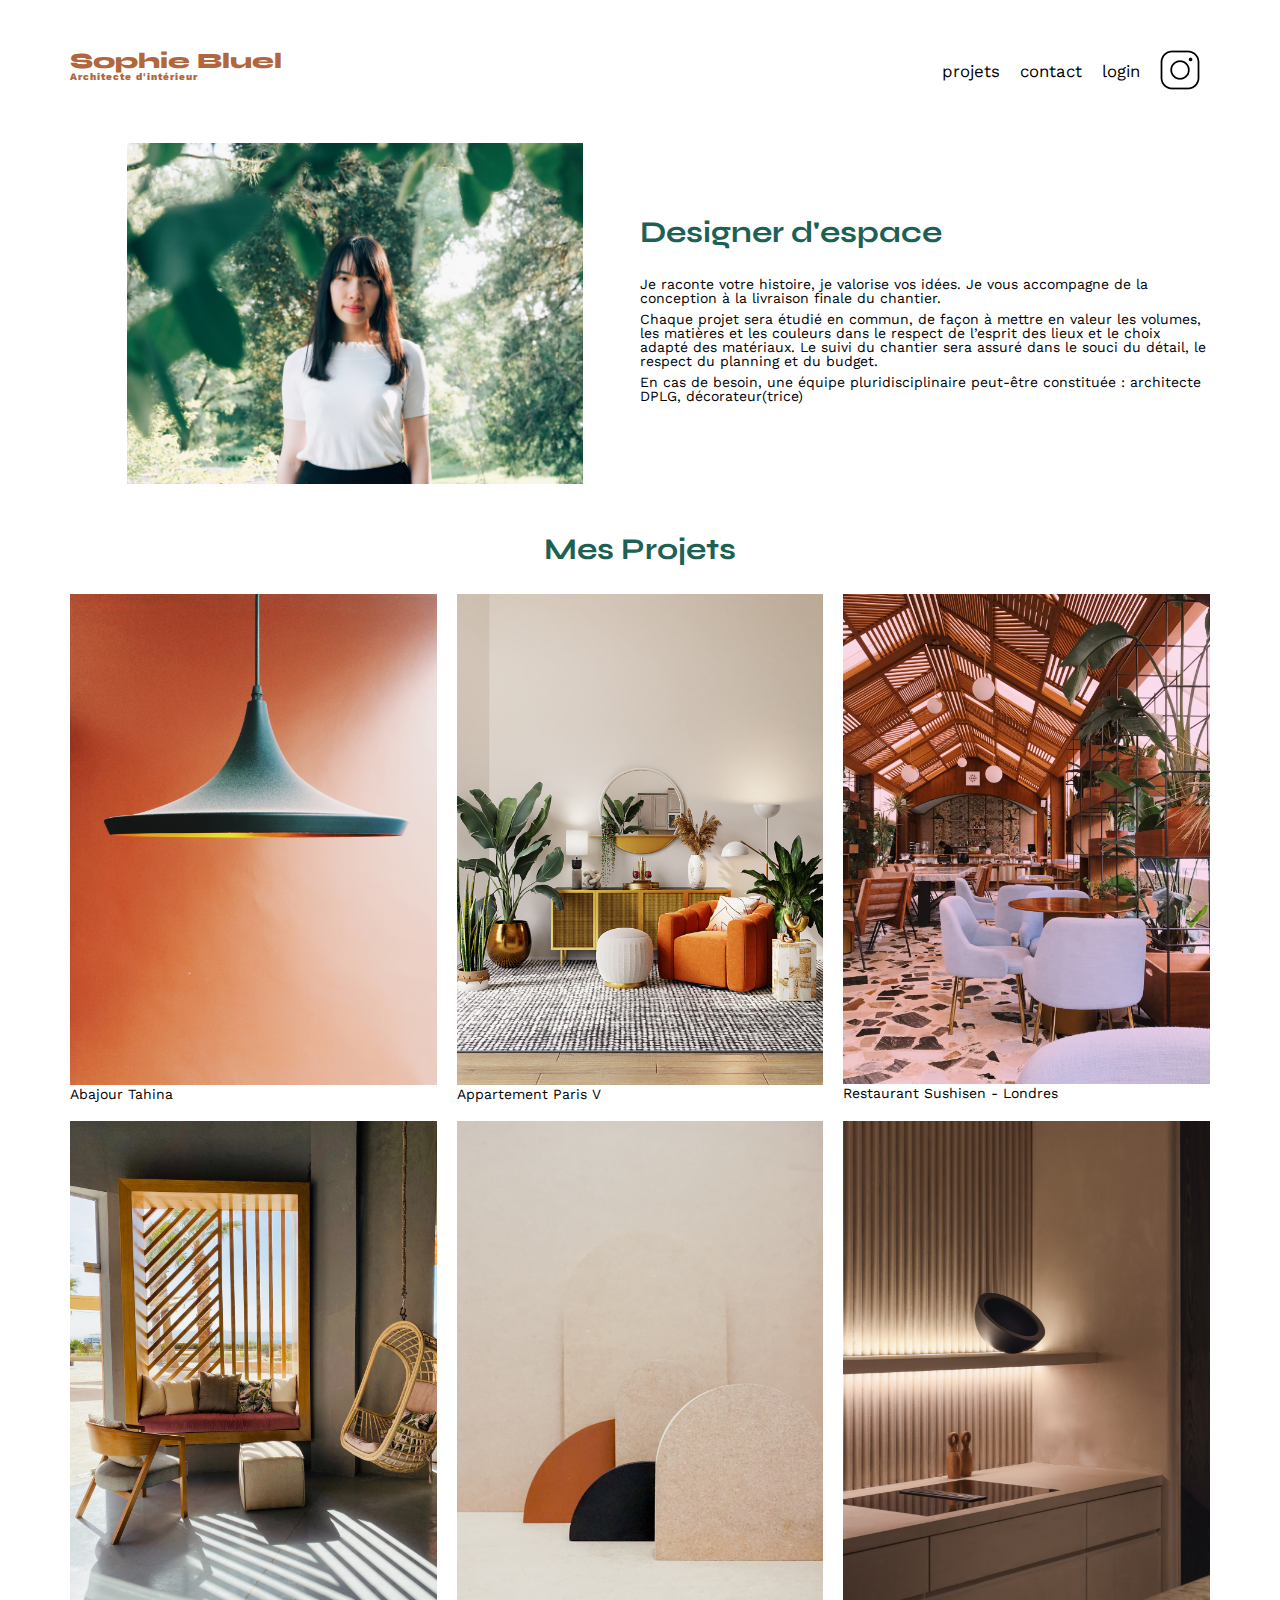
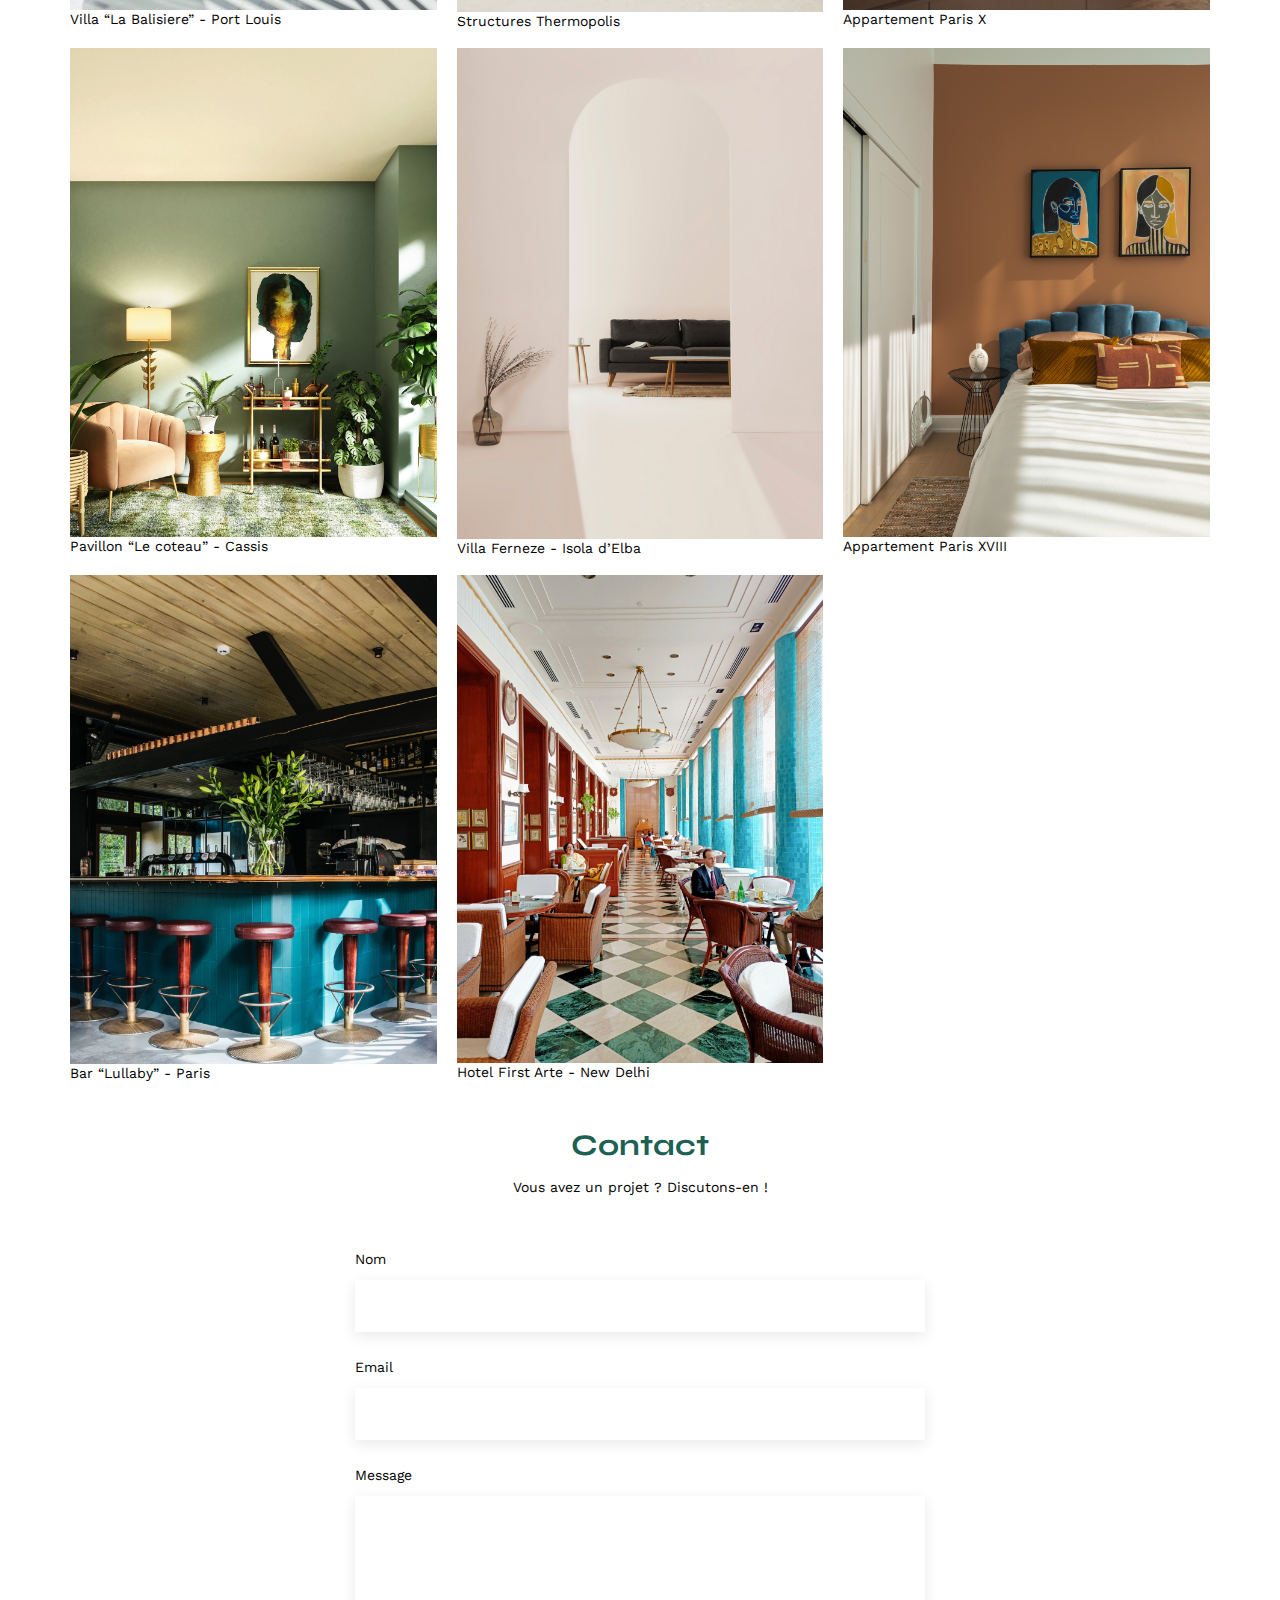
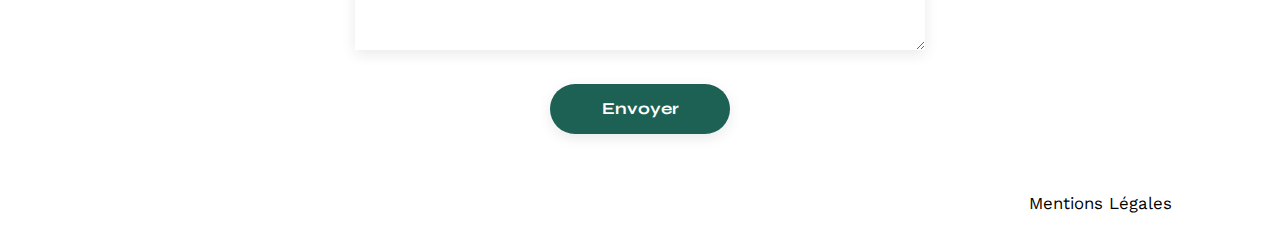
==== FrontEnd/index.html @ 96ee5254 "init(projetc): first commit, initilization project" ====
<!DOCTYPE html>
<html lang="fr">
<head>
	<meta charset="UTF-8">
	<title>Sophie Bluel - Architecte d'intérieur</title>
	<meta name="viewport" content="width=device-width, initial-scale=1.0">
	<link rel="preconnect" href="https://fonts.googleapis.com">
	<link rel="preconnect" href="https://fonts.gstatic.com" crossorigin>
	<link href="https://fonts.googleapis.com/css2?family=Syne:wght@700;800&family=Work+Sans&display=swap" rel="stylesheet">
	<meta name="description" content="">
	<link rel="stylesheet" href="./assets/style.css">
</head>
<body>
<header>
	<h1>Sophie Bluel <span>Architecte d'intérieur</span></h1>
	<nav>
		<ul>
			<li>projets</li>
			<li>contact</li>
			<li>login</li>
			<li><img src="./assets/icons/instagram.png" alt="Instagram"></li>
		</ul>
	</nav>
</header>
<main>
	<section id="introduction">
		<figure>
			<img src="./assets/images/sophie-bluel.png" alt="">
		</figure>
		<article>
			<h2>Designer d'espace</h2>
			<p>Je raconte votre histoire, je valorise vos idées. Je vous accompagne de la conception à la livraison finale du chantier.</p>
			<p>Chaque projet sera étudié en commun, de façon à mettre en valeur les volumes, les matières et les couleurs dans le respect de l’esprit des lieux et le choix adapté des matériaux. Le suivi du chantier sera assuré dans le souci du détail, le respect du planning et du budget.</p>
			<p>En cas de besoin, une équipe pluridisciplinaire peut-être constituée : architecte DPLG, décorateur(trice)</p>
		</article>
	</section>
	<section id="portfolio">
		<h2>Mes Projets</h2>
		<div class="gallery">
			<figure>
				<img src="assets/images/abajour-tahina.png" alt="Abajour Tahina">
				<figcaption>Abajour Tahina</figcaption>
			</figure>
			<figure>
				<img src="assets/images/appartement-paris-v.png" alt="Appartement Paris V">
				<figcaption>Appartement Paris V</figcaption>
			</figure>
			<figure>
				<img src="assets/images/restaurant-sushisen-londres.png" alt="Restaurant Sushisen - Londres">
				<figcaption>Restaurant Sushisen - Londres</figcaption>
			</figure>
			<figure>
				<img src="assets/images/la-balisiere.png" alt="Villa “La Balisiere” - Port Louis">
				<figcaption>Villa “La Balisiere” - Port Louis</figcaption>
			</figure>
			<figure>
				<img src="assets/images/structures-thermopolis.png" alt="Structures Thermopolis">
				<figcaption>Structures Thermopolis</figcaption>
			</figure>
			<figure>
				<img src="assets/images/appartement-paris-x.png" alt="Appartement Paris X">
				<figcaption>Appartement Paris X</figcaption>
			</figure>
			<figure>
				<img src="assets/images/le-coteau-cassis.png" alt="Pavillon “Le coteau” - Cassis">
				<figcaption>Pavillon “Le coteau” - Cassis</figcaption>
			</figure>
			<figure>
				<img src="assets/images/villa-ferneze.png" alt="Villa Ferneze - Isola d’Elba">
				<figcaption>Villa Ferneze - Isola d’Elba</figcaption>
			</figure>
			<figure>
				<img src="assets/images/appartement-paris-xviii.png" alt="Appartement Paris XVIII">
				<figcaption>Appartement Paris XVIII</figcaption>
			</figure>
			<figure>
				<img src="assets/images/bar-lullaby-paris.png" alt="Bar “Lullaby” - Paris">
				<figcaption>Bar “Lullaby” - Paris</figcaption>
			</figure>
			<figure>
				<img src="assets/images/hotel-first-arte-new-delhi.png" alt="Hotel First Arte - New Delhi">
				<figcaption>Hotel First Arte - New Delhi</figcaption>
			</figure>
		</div>
	</section>
	<section id="contact">
		<h2>Contact</h2>
		<p>Vous avez un projet ? Discutons-en !</p>
		<form action="#" method="post">
			<label for="name">Nom</label>
			<input type="text" name="name" id="name">
			<label for="email">Email</label>
			<input type="email" name="email" id="email">
			<label for="message">Message</label>
			<textarea name="message" id="message" cols="30" rows="10"></textarea>
			<input type="submit" value="Envoyer">
		</form>
	</section>
</main>

<footer>
	<nav>
		<ul>
			<li>Mentions Légales</li>
		</ul>
	</nav>
</footer>
</body>
</html>
---- FrontEnd/assets/style.css ----
/* http://meyerweb.com/eric/tools/css/reset/
   v2.0 | 20110126
   License: none (public domain)
*/

html, body, div, span, applet, object, iframe,
h1, h2, h3, h4, h5, h6, p, blockquote, pre,
a, abbr, acronym, address, big, cite, code,
del, dfn, em, img, ins, kbd, q, s, samp,
small, strike, strong, sub, sup, tt, var,
b, u, i, center,
dl, dt, dd, ol, ul, li,
fieldset, form, label, legend,
table, caption, tbody, tfoot, thead, tr, th, td,
article, aside, canvas, details, embed,
figure, figcaption, footer, header, hgroup,
menu, nav, output, ruby, section, summary,
time, mark, audio, video {
	margin: 0;
	padding: 0;
	border: 0;
	font-size: 100%;
	font: inherit;
	vertical-align: baseline;
}
/* HTML5 display-role reset for older browsers */
article, aside, details, figcaption, figure,
footer, header, hgroup, menu, nav, section {
	display: block;
}
body {
	line-height: 1;
}
ol, ul {
	list-style: none;
}
blockquote, q {
	quotes: none;
}
blockquote:before, blockquote:after,
q:before, q:after {
	content: '';
	content: none;
}
table {
	border-collapse: collapse;
	border-spacing: 0;
}
/** end reset css**/
body {
	max-width: 1140px;
	margin:auto;
	font-family: 'Work Sans' ;
	font-size: 14px;
}
header {
	display: flex;
	justify-content: space-between;
	margin: 50px 0
}
section {
	margin: 50px 0
}

h1{
	display: flex;
	flex-direction: column;
	font-family: 'Syne';
	font-size: 22px;
	font-weight: 800;
	color: #B1663C
}

h1 > span {
	font-family: 'Work Sans';
	font-size:10px;
	letter-spacing: 0.1em;
;
}

h2{
	font-family: 'Syne';
	font-weight: 700;
	font-size: 30px;
	color: #1D6154
}
nav ul {
	display: flex;
	align-items: center;
	list-style-type: none;

}
nav li {
	padding: 0 10px;
	font-size: 1.2em;
}

li:hover {
	color: #B1663C;
}
#introduction {
	display: flex;
	align-items: center;
}
#introduction figure {
	flex: 1
}
#introduction img {
	display: block;
	margin: auto;
	width: 80%;
}

#introduction article {
	flex: 1
}
#introduction h2 {
	margin-bottom: 1em;
}

#introduction p {
	margin-bottom: 0.5em;
}
#portfolio h2 {
	text-align: center;
	margin-bottom: 1em;
}
.gallery {
	width: 100%;
	display: grid;
	grid-template-columns: 1fr 1fr 1fr;
	grid-column-gap: 20px;
	grid-row-gap: 20px;
}

.gallery img {
	width: 100%;

}
#contact {
	width: 50%;
margin: auto;
}
#contact > * {
	text-align: center;

}
#contact h2{
	margin-bottom: 20px;
}
#contact form {
	text-align: left;
	margin-top:30px;
	display: flex;
	flex-direction: column;
}

#contact input {
	height: 50px;
	font-size: 1.2em;
	border: none;
	box-shadow: 0px 4px 14px rgba(0, 0, 0, 0.09);
}
#contact label {
	margin: 2em 0 1em 0;
}
#contact textarea {
	border: none;
	box-shadow: 0px 4px 14px rgba(0, 0, 0, 0.09);
}

input[type="submit"]{
	font-family: 'Syne';
	font-weight: 700;
	color: white;
	background-color: #1D6154;
	margin : 2em auto ;
	width: 180px;
	text-align: center;
	border-radius: 60px ;
}

footer nav ul {
	display: flex;
	justify-content: flex-end;
	margin: 2em
}
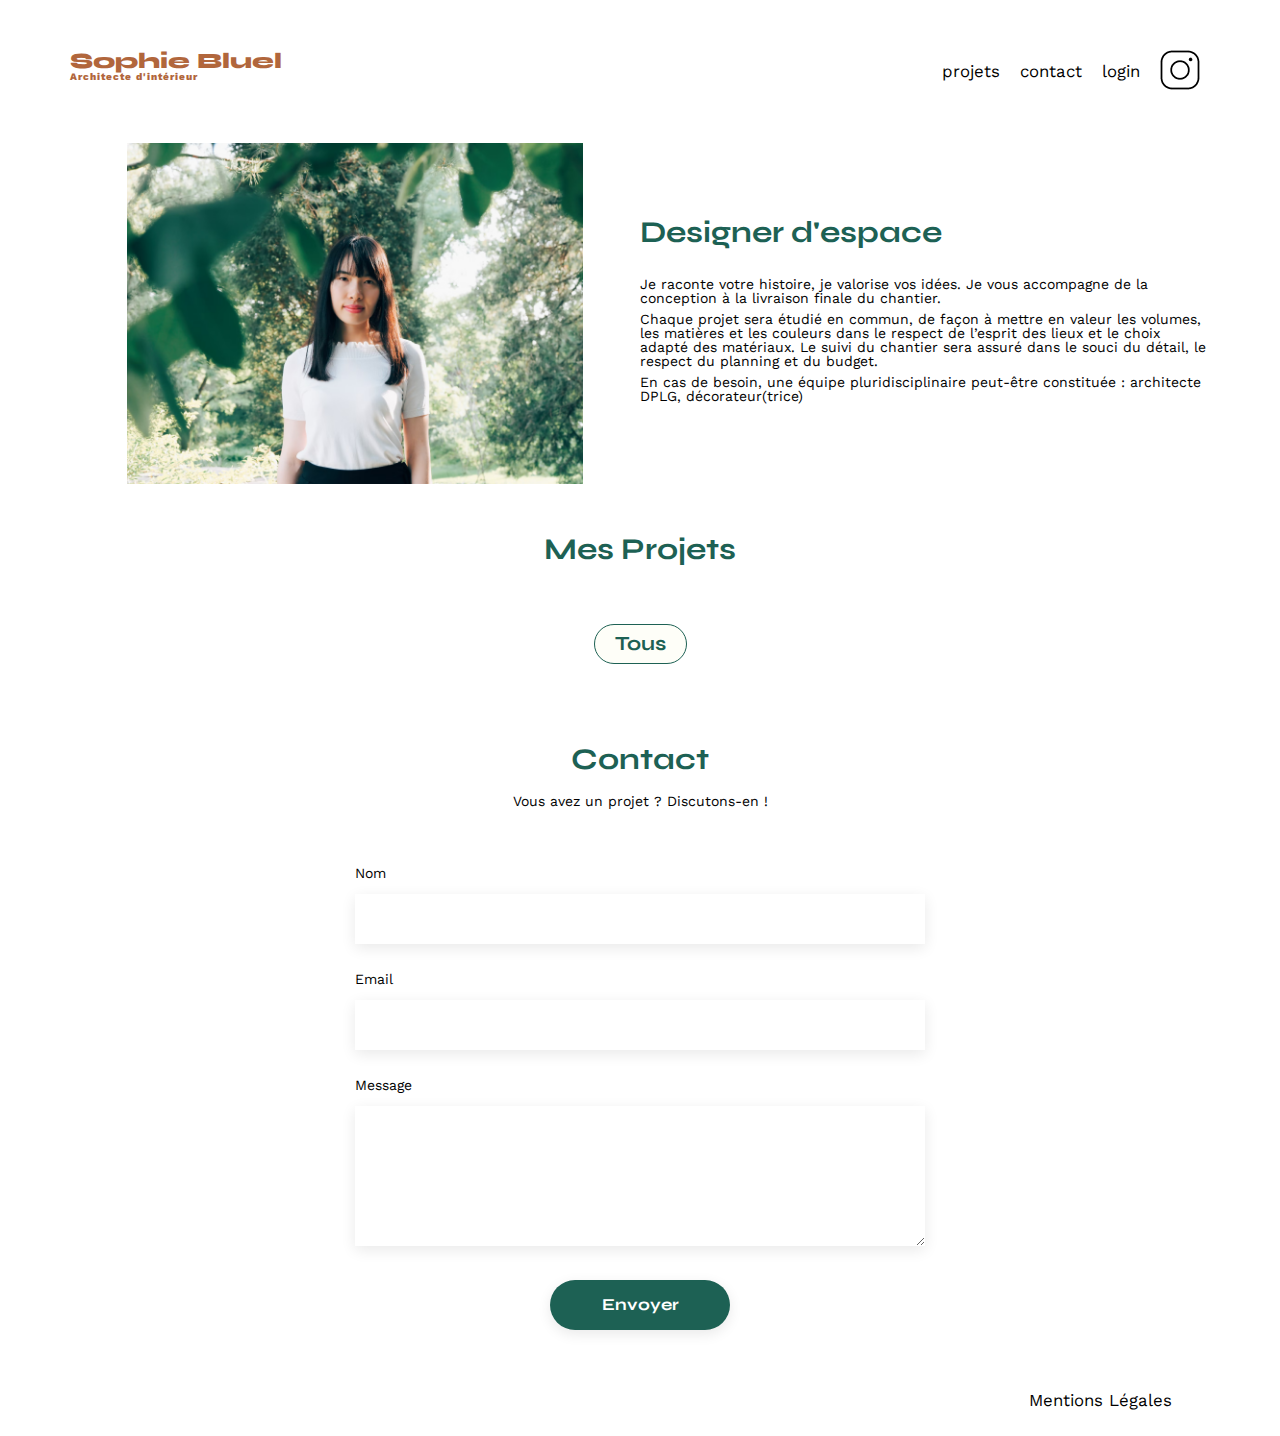
==== commit 49fb3a8e: "FIX - I fixed the script so that the works are displayed on the web page. FEAT - I added an Tous but" ====
--- a/FrontEnd/index.html
+++ b/FrontEnd/index.html
@@ -9,101 +9,60 @@
 	<link href="https://fonts.googleapis.com/css2?family=Syne:wght@700;800&family=Work+Sans&display=swap" rel="stylesheet">
 	<meta name="description" content="">
 	<link rel="stylesheet" href="./assets/style.css">
+	<script src="./assets/js/script.js"></script>
 </head>
 <body>
-<header>
-	<h1>Sophie Bluel <span>Architecte d'intérieur</span></h1>
-	<nav>
-		<ul>
-			<li>projets</li>
-			<li>contact</li>
-			<li>login</li>
-			<li><img src="./assets/icons/instagram.png" alt="Instagram"></li>
-		</ul>
-	</nav>
-</header>
-<main>
-	<section id="introduction">
-		<figure>
-			<img src="./assets/images/sophie-bluel.png" alt="">
-		</figure>
-		<article>
-			<h2>Designer d'espace</h2>
-			<p>Je raconte votre histoire, je valorise vos idées. Je vous accompagne de la conception à la livraison finale du chantier.</p>
-			<p>Chaque projet sera étudié en commun, de façon à mettre en valeur les volumes, les matières et les couleurs dans le respect de l’esprit des lieux et le choix adapté des matériaux. Le suivi du chantier sera assuré dans le souci du détail, le respect du planning et du budget.</p>
-			<p>En cas de besoin, une équipe pluridisciplinaire peut-être constituée : architecte DPLG, décorateur(trice)</p>
-		</article>
-	</section>
-	<section id="portfolio">
-		<h2>Mes Projets</h2>
-		<div class="gallery">
+	<header>
+		<h1>Sophie Bluel <span>Architecte d'intérieur</span></h1>
+		<nav>
+			<ul>
+				<li>projets</li>
+				<li>contact</li>
+				<li>login</li>
+				<li><img src="./assets/icons/instagram.png" alt="Instagram"></li>
+			</ul>
+		</nav>
+	</header>
+	<main>
+		<section id="introduction">
 			<figure>
-				<img src="assets/images/abajour-tahina.png" alt="Abajour Tahina">
-				<figcaption>Abajour Tahina</figcaption>
+				<img src="./assets/images/sophie-bluel.png" alt="">
 			</figure>
-			<figure>
-				<img src="assets/images/appartement-paris-v.png" alt="Appartement Paris V">
-				<figcaption>Appartement Paris V</figcaption>
-			</figure>
-			<figure>
-				<img src="assets/images/restaurant-sushisen-londres.png" alt="Restaurant Sushisen - Londres">
-				<figcaption>Restaurant Sushisen - Londres</figcaption>
-			</figure>
-			<figure>
-				<img src="assets/images/la-balisiere.png" alt="Villa “La Balisiere” - Port Louis">
-				<figcaption>Villa “La Balisiere” - Port Louis</figcaption>
-			</figure>
-			<figure>
-				<img src="assets/images/structures-thermopolis.png" alt="Structures Thermopolis">
-				<figcaption>Structures Thermopolis</figcaption>
-			</figure>
-			<figure>
-				<img src="assets/images/appartement-paris-x.png" alt="Appartement Paris X">
-				<figcaption>Appartement Paris X</figcaption>
-			</figure>
-			<figure>
-				<img src="assets/images/le-coteau-cassis.png" alt="Pavillon “Le coteau” - Cassis">
-				<figcaption>Pavillon “Le coteau” - Cassis</figcaption>
-			</figure>
-			<figure>
-				<img src="assets/images/villa-ferneze.png" alt="Villa Ferneze - Isola d’Elba">
-				<figcaption>Villa Ferneze - Isola d’Elba</figcaption>
-			</figure>
-			<figure>
-				<img src="assets/images/appartement-paris-xviii.png" alt="Appartement Paris XVIII">
-				<figcaption>Appartement Paris XVIII</figcaption>
-			</figure>
-			<figure>
-				<img src="assets/images/bar-lullaby-paris.png" alt="Bar “Lullaby” - Paris">
-				<figcaption>Bar “Lullaby” - Paris</figcaption>
-			</figure>
-			<figure>
-				<img src="assets/images/hotel-first-arte-new-delhi.png" alt="Hotel First Arte - New Delhi">
-				<figcaption>Hotel First Arte - New Delhi</figcaption>
-			</figure>
-		</div>
-	</section>
-	<section id="contact">
-		<h2>Contact</h2>
-		<p>Vous avez un projet ? Discutons-en !</p>
-		<form action="#" method="post">
-			<label for="name">Nom</label>
-			<input type="text" name="name" id="name">
-			<label for="email">Email</label>
-			<input type="email" name="email" id="email">
-			<label for="message">Message</label>
-			<textarea name="message" id="message" cols="30" rows="10"></textarea>
-			<input type="submit" value="Envoyer">
-		</form>
-	</section>
-</main>
+			<article>
+				<h2>Designer d'espace</h2>
+				<p>Je raconte votre histoire, je valorise vos idées. Je vous accompagne de la conception à la livraison finale du chantier.</p>
+				<p>Chaque projet sera étudié en commun, de façon à mettre en valeur les volumes, les matières et les couleurs dans le respect de l’esprit des lieux et le choix adapté des matériaux. Le suivi du chantier sera assuré dans le souci du détail, le respect du planning et du budget.</p>
+				<p>En cas de besoin, une équipe pluridisciplinaire peut-être constituée : architecte DPLG, décorateur(trice)</p>
+			</article>
+		</section>
+		<section id="portfolio">
+			<h2>Mes Projets</h2>
+			<div class="buttonsFilter" id="buttonsFilter">
+				<button class="buttonsAllFilter" id="0">Tous</button>
+			</div>
+			<div class="gallery" id="gallery"></div>
+		</section>
+		<section id="contact">
+			<h2>Contact</h2>
+			<p>Vous avez un projet ? Discutons-en !</p>
+			<form action="#" method="post">
+				<label for="name">Nom</label>
+				<input type="text" name="name" id="name">
+				<label for="email">Email</label>
+				<input type="email" name="email" id="email">
+				<label for="message">Message</label>
+				<textarea name="message" id="message" cols="30" rows="10"></textarea>
+				<input type="submit" value="Envoyer">
+			</form>
+		</section>
+	</main>
 
-<footer>
-	<nav>
-		<ul>
-			<li>Mentions Légales</li>
-		</ul>
-	</nav>
-</footer>
+	<footer>
+		<nav>
+			<ul>
+				<li>Mentions Légales</li>
+			</ul>
+		</nav>
+	</footer>
 </body>
-</html>
+</html>--- a/FrontEnd/assets/style.css
+++ b/FrontEnd/assets/style.css
@@ -1,21 +1,5 @@
-/* http://meyerweb.com/eric/tools/css/reset/
-   v2.0 | 20110126
-   License: none (public domain)
-*/
-
-html, body, div, span, applet, object, iframe,
-h1, h2, h3, h4, h5, h6, p, blockquote, pre,
-a, abbr, acronym, address, big, cite, code,
-del, dfn, em, img, ins, kbd, q, s, samp,
-small, strike, strong, sub, sup, tt, var,
-b, u, i, center,
-dl, dt, dd, ol, ul, li,
-fieldset, form, label, legend,
-table, caption, tbody, tfoot, thead, tr, th, td,
-article, aside, canvas, details, embed,
-figure, figcaption, footer, header, hgroup,
-menu, nav, output, ruby, section, summary,
-time, mark, audio, video {
+/*-------- BASE --------*/
+* {
 	margin: 0;
 	padding: 0;
 	border: 0;
@@ -23,13 +7,15 @@
 	font: inherit;
 	vertical-align: baseline;
 }
-/* HTML5 display-role reset for older browsers */
-article, aside, details, figcaption, figure,
-footer, header, hgroup, menu, nav, section {
+article, aside, details, figcaption, figure, footer, header, hgroup, menu, nav, section {
 	display: block;
 }
 body {
 	line-height: 1;
+	max-width: 1140px;
+	margin: auto;
+	font-family: 'Work Sans';
+	font-size: 14px;
 }
 ol, ul {
 	list-style: none;
@@ -37,8 +23,7 @@
 blockquote, q {
 	quotes: none;
 }
-blockquote:before, blockquote:after,
-q:before, q:after {
+blockquote:before, blockquote:after, q:before, q:after {
 	content: '';
 	content: none;
 }
@@ -46,84 +31,96 @@
 	border-collapse: collapse;
 	border-spacing: 0;
 }
-/** end reset css**/
-body {
-	max-width: 1140px;
-	margin:auto;
-	font-family: 'Work Sans' ;
-	font-size: 14px;
-}
+/*-------- HEADER --------*/
 header {
 	display: flex;
 	justify-content: space-between;
-	margin: 50px 0
+	margin: 50px 0;
 }
 section {
-	margin: 50px 0
+	margin: 50px 0;
 }
-
 h1{
 	display: flex;
 	flex-direction: column;
 	font-family: 'Syne';
 	font-size: 22px;
 	font-weight: 800;
-	color: #B1663C
+	color: #B1663C;
 }
-
 h1 > span {
 	font-family: 'Work Sans';
-	font-size:10px;
+	font-size: 10px;
 	letter-spacing: 0.1em;
 ;
 }
-
 h2{
 	font-family: 'Syne';
 	font-weight: 700;
 	font-size: 30px;
-	color: #1D6154
+	color: #1D6154;
 }
 nav ul {
 	display: flex;
 	align-items: center;
 	list-style-type: none;
-
 }
 nav li {
 	padding: 0 10px;
 	font-size: 1.2em;
 }
-
 li:hover {
 	color: #B1663C;
 }
+/*-------- INTRO --------*/
 #introduction {
 	display: flex;
 	align-items: center;
 }
 #introduction figure {
-	flex: 1
+	flex: 1;
 }
 #introduction img {
 	display: block;
 	margin: auto;
 	width: 80%;
 }
-
 #introduction article {
-	flex: 1
+	flex: 1;
 }
 #introduction h2 {
 	margin-bottom: 1em;
 }
-
 #introduction p {
 	margin-bottom: 0.5em;
 }
+/*-------- PORTFOLIO --------*/
 #portfolio h2 {
 	text-align: center;
 	margin-bottom: 1em;
+}
+.buttonsFilter {
+	display: flex;
+	justify-content: center;
+	align-items: center;
+	gap: 15px;
+	height: 100px;
+}
+.buttonsFilter button {
+	background-color: #fefef8;
+	padding: 9px 20px;
+	border: 1px solid #1d6154;
+	border-radius: 25px;
+	color: #1d6154;
+	font-weight: 700;
+	font-size: 20px;
+	font-family: Syne;
+	cursor: pointer;
+}
+
+.buttonsFilter button:focus {
+	background-color: #1d6154;
+	color: white;
 }
 .gallery {
 	width: 100%;
@@ -132,14 +129,14 @@
 	grid-column-gap: 20px;
 	grid-row-gap: 20px;
 }
-
 .gallery img {
 	width: 100%;
 
 }
+/*-------- CONTACT --------*/
 #contact {
 	width: 50%;
-margin: auto;
+	margin: auto;
 }
 #contact > * {
 	text-align: center;
@@ -150,7 +147,7 @@
 }
 #contact form {
 	text-align: left;
-	margin-top:30px;
+	margin-top: 30px;
 	display: flex;
 	flex-direction: column;
 }
@@ -168,7 +165,6 @@
 	border: none;
 	box-shadow: 0px 4px 14px rgba(0, 0, 0, 0.09);
 }
-
 input[type="submit"]{
 	font-family: 'Syne';
 	font-weight: 700;
@@ -179,10 +175,10 @@
 	text-align: center;
 	border-radius: 60px ;
 }
-
+/*-------- FOOTER --------*/
 footer nav ul {
 	display: flex;
 	justify-content: flex-end;
-	margin: 2em
+	margin: 2em;
 }
 
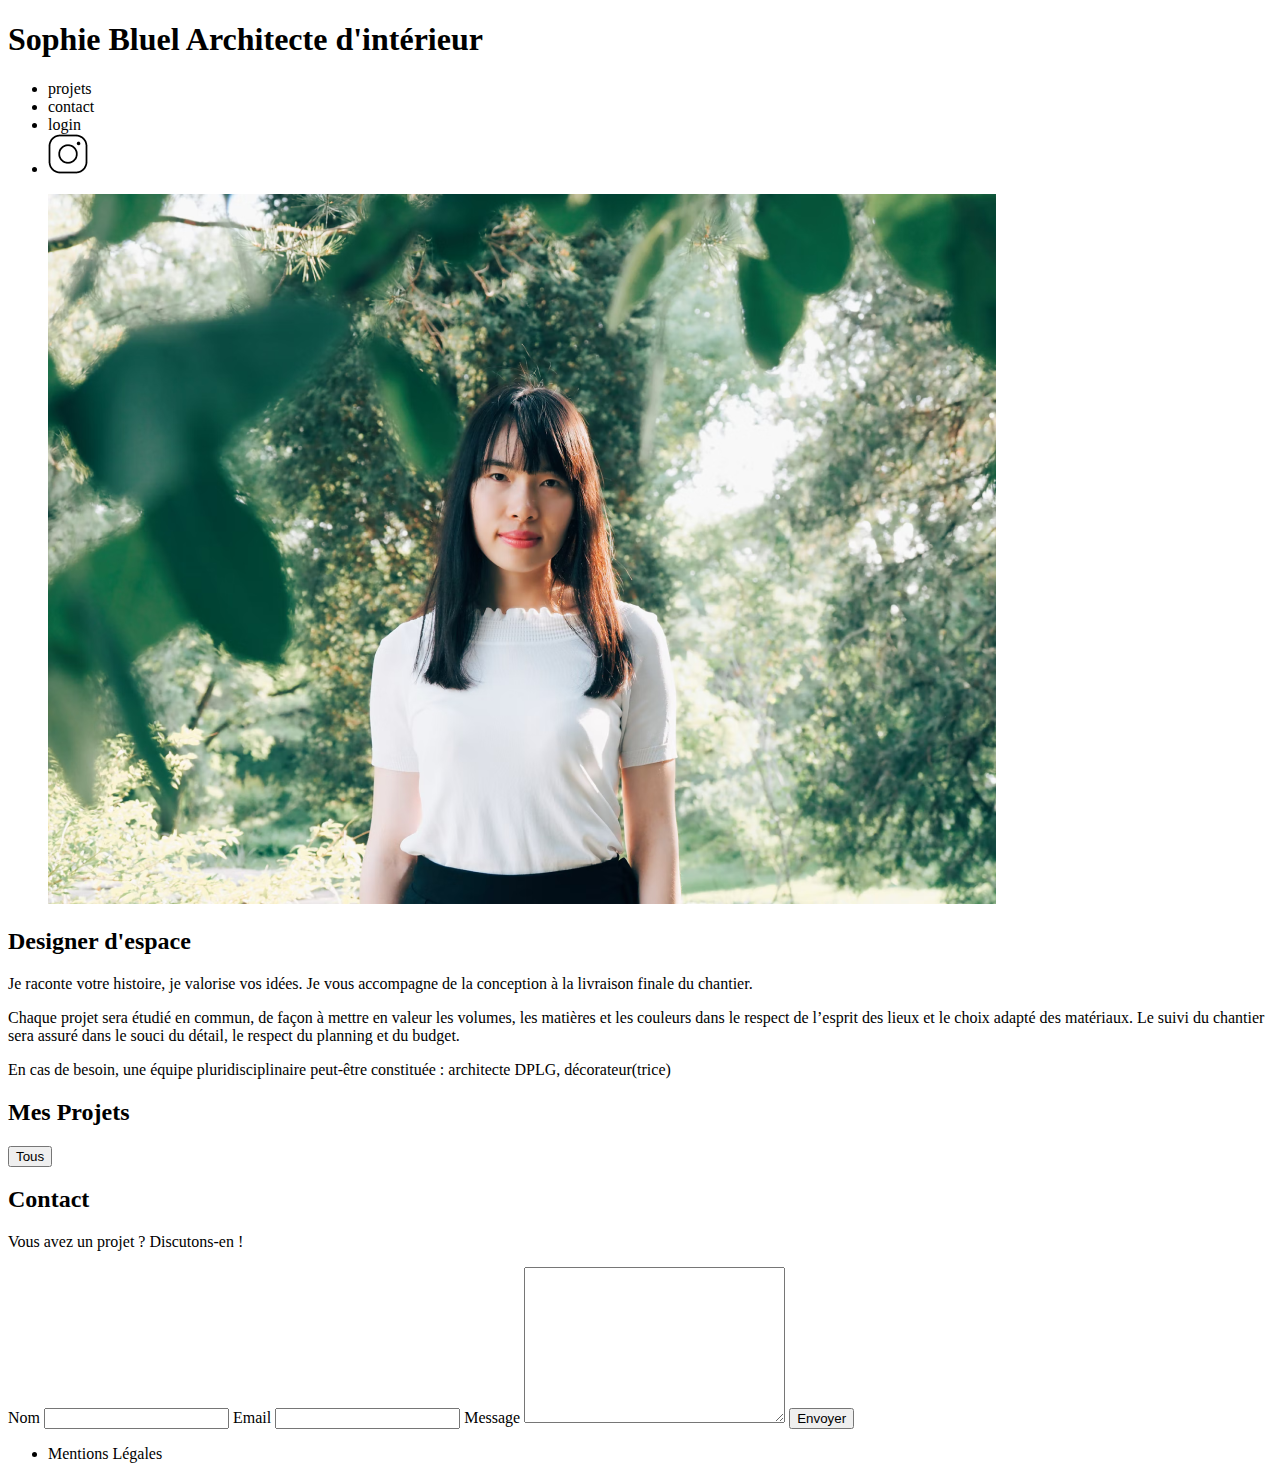
==== commit b711cce9: "FEAT - I added the possibility to filter the images by the different categories via the buttons" ====
--- a/FrontEnd/index.html
+++ b/FrontEnd/index.html
@@ -1,68 +1,67 @@
 <!DOCTYPE html>
 <html lang="fr">
-<head>
-	<meta charset="UTF-8">
-	<title>Sophie Bluel - Architecte d'intérieur</title>
-	<meta name="viewport" content="width=device-width, initial-scale=1.0">
-	<link rel="preconnect" href="https://fonts.googleapis.com">
-	<link rel="preconnect" href="https://fonts.gstatic.com" crossorigin>
-	<link href="https://fonts.googleapis.com/css2?family=Syne:wght@700;800&family=Work+Sans&display=swap" rel="stylesheet">
-	<meta name="description" content="">
-	<link rel="stylesheet" href="./assets/style.css">
-	<script src="./assets/js/script.js"></script>
-</head>
-<body>
-	<header>
-		<h1>Sophie Bluel <span>Architecte d'intérieur</span></h1>
-		<nav>
-			<ul>
-				<li>projets</li>
-				<li>contact</li>
-				<li>login</li>
-				<li><img src="./assets/icons/instagram.png" alt="Instagram"></li>
-			</ul>
-		</nav>
-	</header>
-	<main>
-		<section id="introduction">
-			<figure>
-				<img src="./assets/images/sophie-bluel.png" alt="">
-			</figure>
-			<article>
-				<h2>Designer d'espace</h2>
-				<p>Je raconte votre histoire, je valorise vos idées. Je vous accompagne de la conception à la livraison finale du chantier.</p>
-				<p>Chaque projet sera étudié en commun, de façon à mettre en valeur les volumes, les matières et les couleurs dans le respect de l’esprit des lieux et le choix adapté des matériaux. Le suivi du chantier sera assuré dans le souci du détail, le respect du planning et du budget.</p>
-				<p>En cas de besoin, une équipe pluridisciplinaire peut-être constituée : architecte DPLG, décorateur(trice)</p>
-			</article>
-		</section>
-		<section id="portfolio">
-			<h2>Mes Projets</h2>
-			<div class="buttonsFilter" id="buttonsFilter">
-				<button class="buttonsAllFilter" id="0">Tous</button>
-			</div>
-			<div class="gallery" id="gallery"></div>
-		</section>
-		<section id="contact">
-			<h2>Contact</h2>
-			<p>Vous avez un projet ? Discutons-en !</p>
-			<form action="#" method="post">
-				<label for="name">Nom</label>
-				<input type="text" name="name" id="name">
-				<label for="email">Email</label>
-				<input type="email" name="email" id="email">
-				<label for="message">Message</label>
-				<textarea name="message" id="message" cols="30" rows="10"></textarea>
-				<input type="submit" value="Envoyer">
-			</form>
-		</section>
-	</main>
-
-	<footer>
-		<nav>
-			<ul>
-				<li>Mentions Légales</li>
-			</ul>
-		</nav>
-	</footer>
-</body>
-</html>+	<head>
+		<meta charset="UTF-8">
+		<title>Sophie Bluel - Architecte d'intérieur</title>
+		<meta name="viewport" content="width=device-width, initial-scale=1.0">
+		<link rel="preconnect" href="https://fonts.googleapis.com">
+		<link rel="preconnect" href="https://fonts.gstatic.com" crossorigin>
+		<link href="https://fonts.googleapis.com/css2?family=Syne:wght@700;800&family=Work+Sans&display=swap" rel="stylesheet">
+		<meta name="description" content="">
+		<link rel="stylesheet" href="./assets/style/style.css">
+		<script src="./assets/js/script.js"></script>
+	</head>
+	<body>
+		<header>
+			<h1>Sophie Bluel <span>Architecte d'intérieur</span></h1>
+			<nav>
+				<ul>
+					<li>projets</li>
+					<li>contact</li>
+					<li>login</li>
+					<li><img src="./assets/icons/instagram.png" alt="Instagram"></li>
+				</ul>
+			</nav>
+		</header>
+		<main>
+			<section id="introduction">
+				<figure>
+					<img src="./assets/images/sophie-bluel.png" alt="Photo de Sophie Bluel">
+				</figure>
+				<article>
+					<h2>Designer d'espace</h2>
+					<p>Je raconte votre histoire, je valorise vos idées. Je vous accompagne de la conception à la livraison finale du chantier.</p>
+					<p>Chaque projet sera étudié en commun, de façon à mettre en valeur les volumes, les matières et les couleurs dans le respect de l’esprit des lieux et le choix adapté des matériaux. Le suivi du chantier sera assuré dans le souci du détail, le respect du planning et du budget.</p>
+					<p>En cas de besoin, une équipe pluridisciplinaire peut-être constituée : architecte DPLG, décorateur(trice)</p>
+				</article>
+			</section>	
+			<section id="portfolio">
+				<h2>Mes Projets</h2>
+				<div class="ButtonsCatFilters">
+					<button class="ButtonsAllCatFilters active" id="0">Tous</button>
+				</div>
+				<div class="gallery"></div>
+			</section>
+			<section id="contact">
+				<h2>Contact</h2>
+				<p>Vous avez un projet ? Discutons-en !</p>
+				<form action="#" method="post">
+					<label for="name">Nom</label>
+					<input type="text" name="name" id="name">
+					<label for="email">Email</label>
+					<input type="email" name="email" id="email">
+					<label for="message">Message</label>
+					<textarea name="message" id="message" cols="30" rows="10"></textarea>
+					<input type="submit" value="Envoyer">
+				</form>
+			</section>
+		</main>
+		<footer>
+			<nav>
+				<ul>
+					<li>Mentions Légales</li>
+				</ul>
+			</nav>
+		</footer>
+	</body>
+</html>
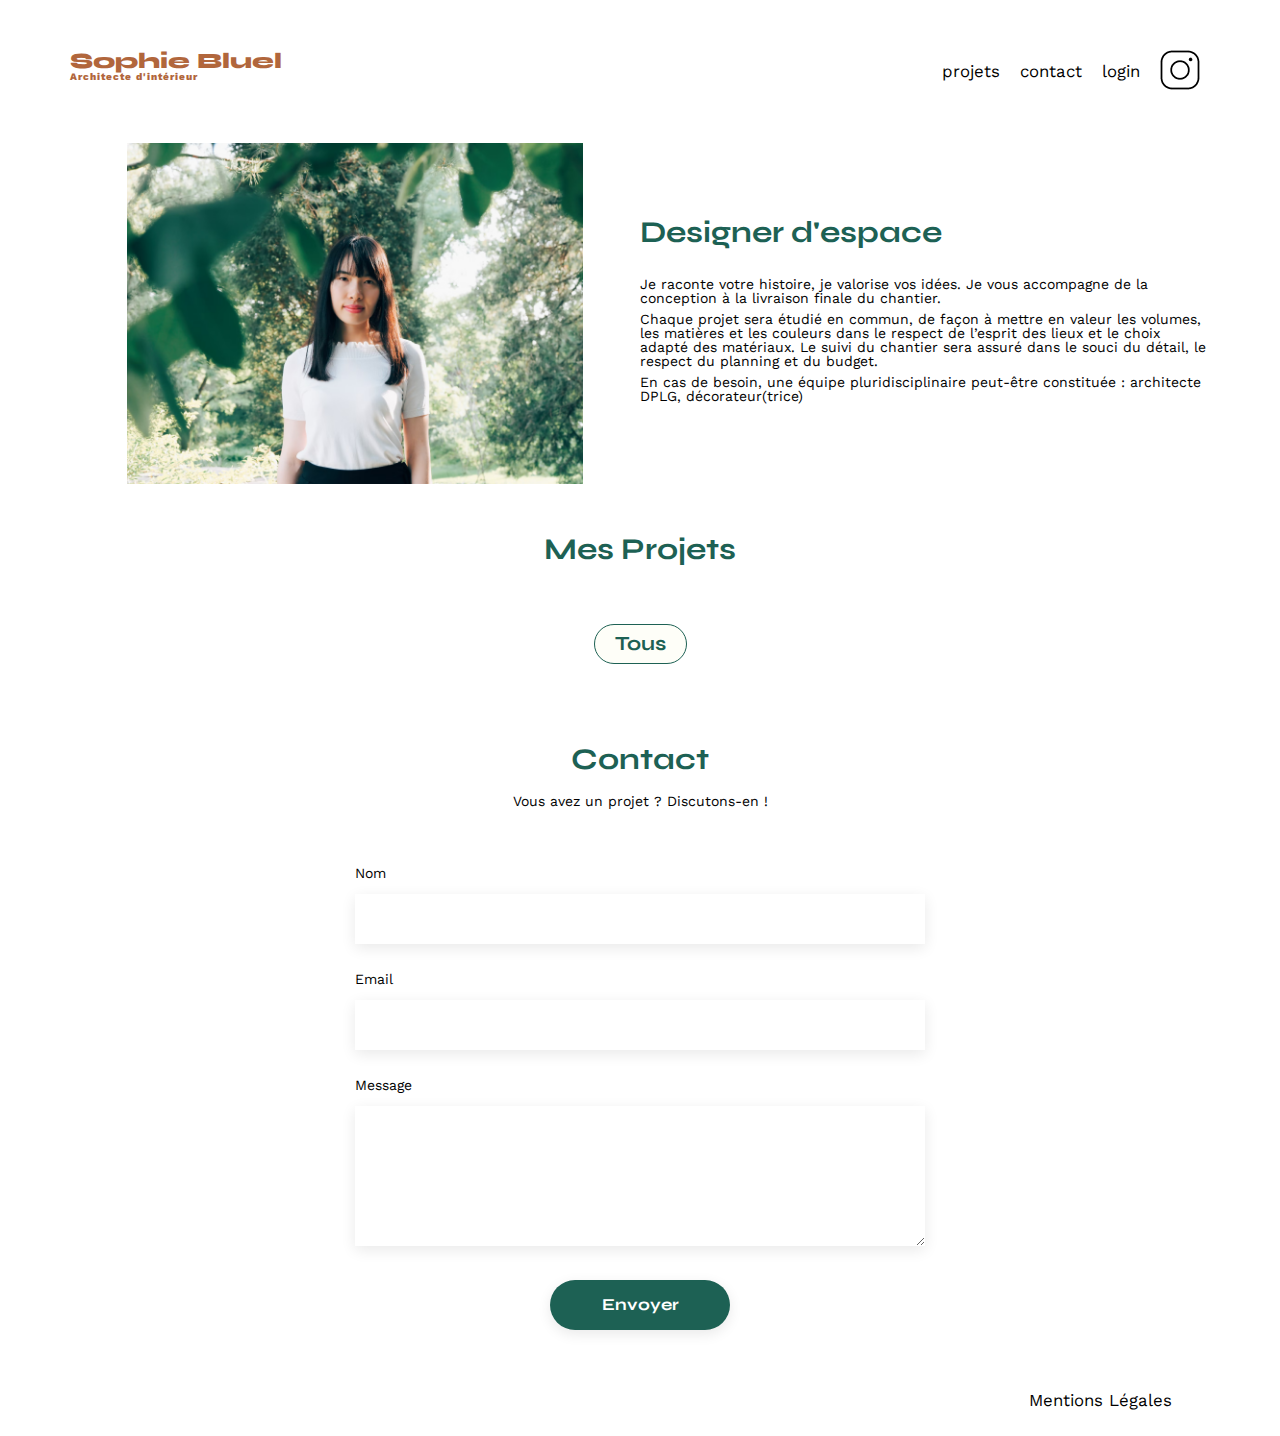
==== commit efa31f52: "FEAT - I fixed the pathing of the css in the html" ====
--- a/FrontEnd/index.html
+++ b/FrontEnd/index.html
@@ -8,7 +8,7 @@
 		<link rel="preconnect" href="https://fonts.gstatic.com" crossorigin>
 		<link href="https://fonts.googleapis.com/css2?family=Syne:wght@700;800&family=Work+Sans&display=swap" rel="stylesheet">
 		<meta name="description" content="">
-		<link rel="stylesheet" href="./assets/style/style.css">
+		<link rel="stylesheet" href="./assets/style.css">
 		<script src="./assets/js/script.js"></script>
 	</head>
 	<body>
--- a/FrontEnd/assets/style.css
+++ b/FrontEnd/assets/style.css
@@ -0,0 +1,183 @@
+/*-------- BASE --------*/
+* {
+	margin: 0;
+	padding: 0;
+	border: 0;
+	font-size: 100%;
+	font: inherit;
+	vertical-align: baseline;
+}
+article, aside, details, figcaption, figure, footer, header, hgroup, menu, nav, section {
+	display: block;
+}
+body {
+	line-height: 1;
+	max-width: 1140px;
+	margin: auto;
+	font-family: 'Work Sans';
+	font-size: 14px;
+}
+ol, ul {
+	list-style: none;
+}
+blockquote, q {
+	quotes: none;
+}
+blockquote:before, blockquote:after, q:before, q:after {
+	content: '';
+	content: none;
+}
+table {
+	border-collapse: collapse;
+	border-spacing: 0;
+}
+/*-------- HEADER --------*/
+header {
+	display: flex;
+	justify-content: space-between;
+	margin: 50px 0;
+}
+section {
+	margin: 50px 0;
+}
+h1{
+	display: flex;
+	flex-direction: column;
+	font-family: 'Syne';
+	font-size: 22px;
+	font-weight: 800;
+	color: #B1663C;
+}
+h1 > span {
+	font-family: 'Work Sans';
+	font-size: 10px;
+	letter-spacing: 0.1em;
+;
+}
+h2{
+	font-family: 'Syne';
+	font-weight: 700;
+	font-size: 30px;
+	color: #1D6154;
+}
+nav ul {
+	display: flex;
+	align-items: center;
+	list-style-type: none;
+}
+nav li {
+	padding: 0 10px;
+	font-size: 1.2em;
+}
+li:hover {
+	color: #B1663C;
+}
+/*-------- INTRO --------*/
+#introduction {
+	display: flex;
+	align-items: center;
+}
+#introduction figure {
+	flex: 1;
+}
+#introduction img {
+	display: block;
+	margin: auto;
+	width: 80%;
+}
+#introduction article {
+	flex: 1;
+}
+#introduction h2 {
+	margin-bottom: 1em;
+}
+#introduction p {
+	margin-bottom: 0.5em;
+}
+/*-------- PORTFOLIO --------*/
+#portfolio h2 {
+	text-align: center;
+	margin-bottom: 1em;
+}
+.ButtonsCatFilters {
+	display: flex;
+	justify-content: center;
+	align-items: center;
+	gap: 15px;
+	height: 100px;
+}
+.ButtonsCatFilters button {
+	background-color: #fefef8;
+	padding: 9px 20px;
+	border: 1px solid #1d6154;
+	border-radius: 25px;
+	color: #1d6154;
+	font-weight: 700;
+	font-size: 20px;
+	font-family: Syne;
+	cursor: pointer;
+}
+
+.ButtonsCatFilters button:focus {
+	background-color: #1d6154;
+	color: white;
+}
+.gallery {
+	width: 100%;
+	display: grid;
+	grid-template-columns: 1fr 1fr 1fr;
+	grid-column-gap: 20px;
+	grid-row-gap: 20px;
+}
+.gallery img {
+	width: 100%;
+
+}
+/*-------- CONTACT --------*/
+#contact {
+	width: 50%;
+	margin: auto;
+}
+#contact > * {
+	text-align: center;
+
+}
+#contact h2{
+	margin-bottom: 20px;
+}
+#contact form {
+	text-align: left;
+	margin-top: 30px;
+	display: flex;
+	flex-direction: column;
+}
+
+#contact input {
+	height: 50px;
+	font-size: 1.2em;
+	border: none;
+	box-shadow: 0px 4px 14px rgba(0, 0, 0, 0.09);
+}
+#contact label {
+	margin: 2em 0 1em 0;
+}
+#contact textarea {
+	border: none;
+	box-shadow: 0px 4px 14px rgba(0, 0, 0, 0.09);
+}
+input[type="submit"]{
+	font-family: 'Syne';
+	font-weight: 700;
+	color: white;
+	background-color: #1D6154;
+	margin : 2em auto ;
+	width: 180px;
+	text-align: center;
+	border-radius: 60px ;
+}
+/*-------- FOOTER --------*/
+footer nav ul {
+	display: flex;
+	justify-content: flex-end;
+	margin: 2em;
+}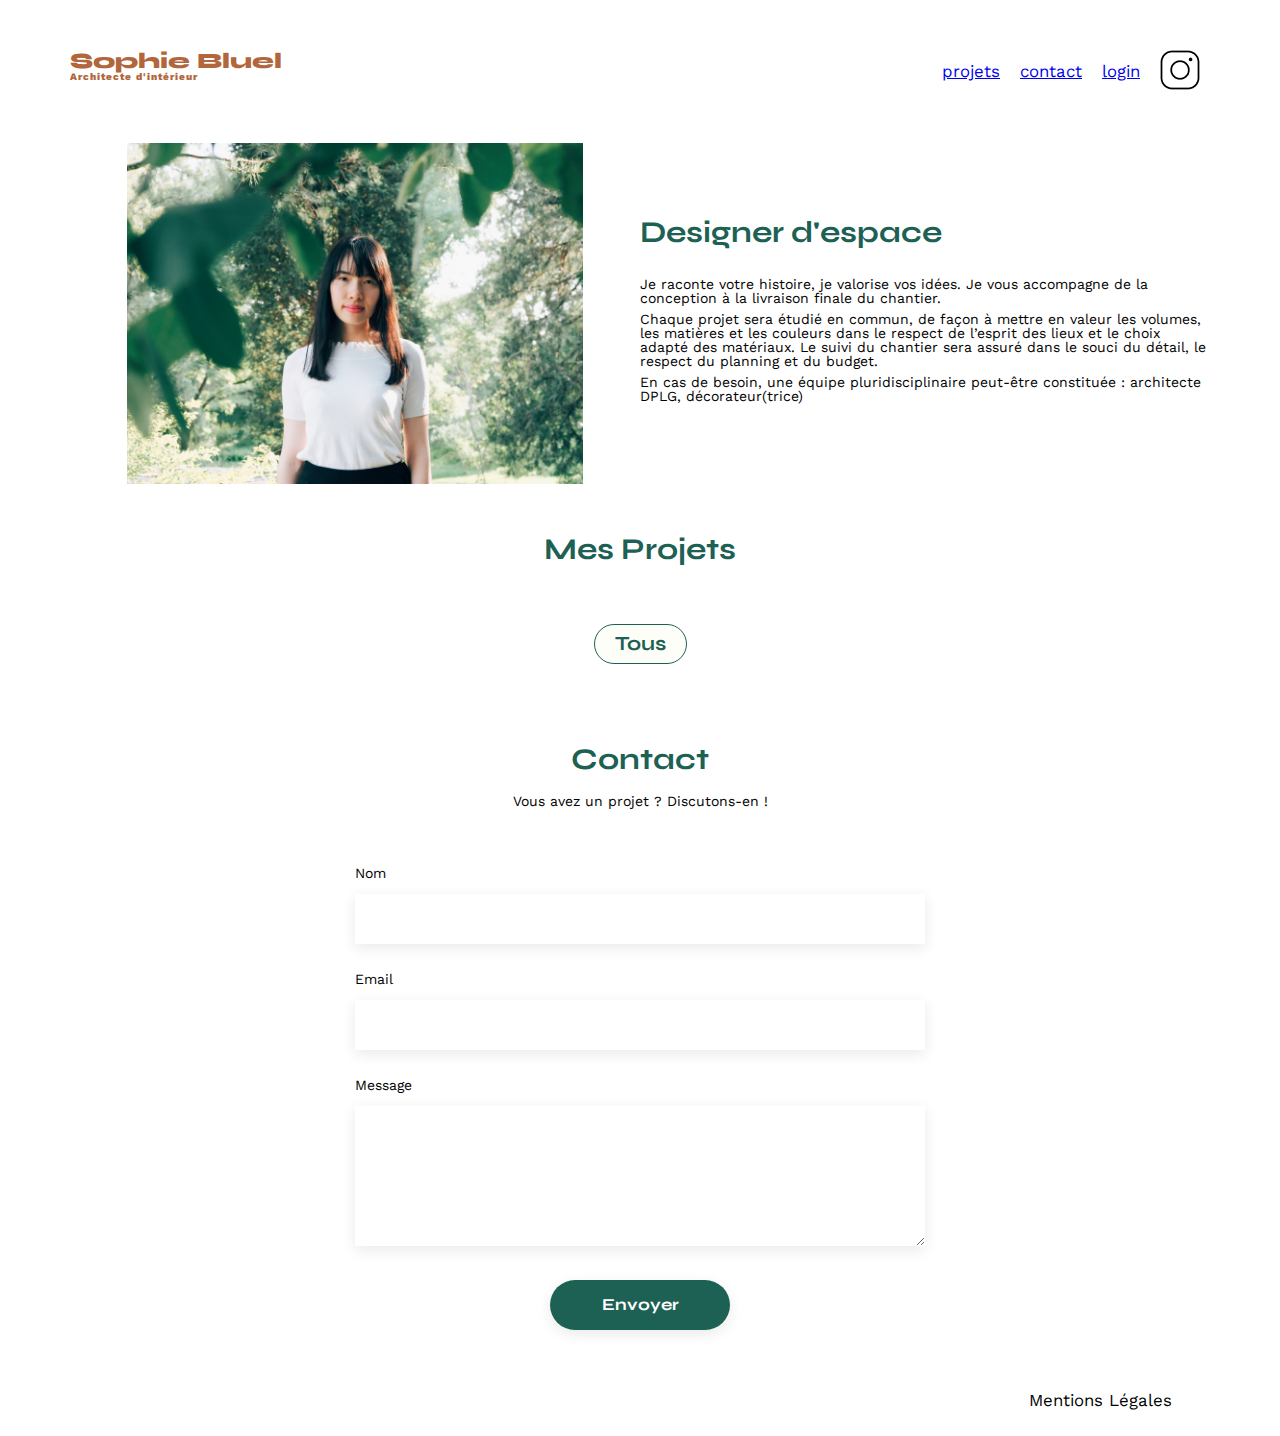
==== commit 946a0357: "FEAT - Added login page, added error text when wrong set of username and password are entered, added" ====
--- a/FrontEnd/index.html
+++ b/FrontEnd/index.html
@@ -16,9 +16,9 @@
 			<h1>Sophie Bluel <span>Architecte d'intérieur</span></h1>
 			<nav>
 				<ul>
-					<li>projets</li>
-					<li>contact</li>
-					<li>login</li>
+					<li><a class="active" href="#portfolio">projets</a></li>
+					<li><a href="#contact">contact</a></li>
+					<li><a href="./login.html" class="logout">login</a></li>
 					<li><img src="./assets/icons/instagram.png" alt="Instagram"></li>
 				</ul>
 			</nav>
--- a/FrontEnd/assets/style.css
+++ b/FrontEnd/assets/style.css
@@ -133,6 +133,25 @@
 	width: 100%;
 
 }
+/*=============== LOGIN ===============*/
+.login {
+	width: 80%;
+	min-height: 650px;
+	margin-top: 90px;
+	margin-bottom: 228px;
+}
+
+.reset-password {
+    display: flex;
+    justify-content: center;
+    color: black;
+    font-weight: 700;
+	text-decoration: underline;
+}
+
+.message-error {
+	color: #ff0000;
+}
 /*-------- CONTACT --------*/
 #contact {
 	width: 50%;
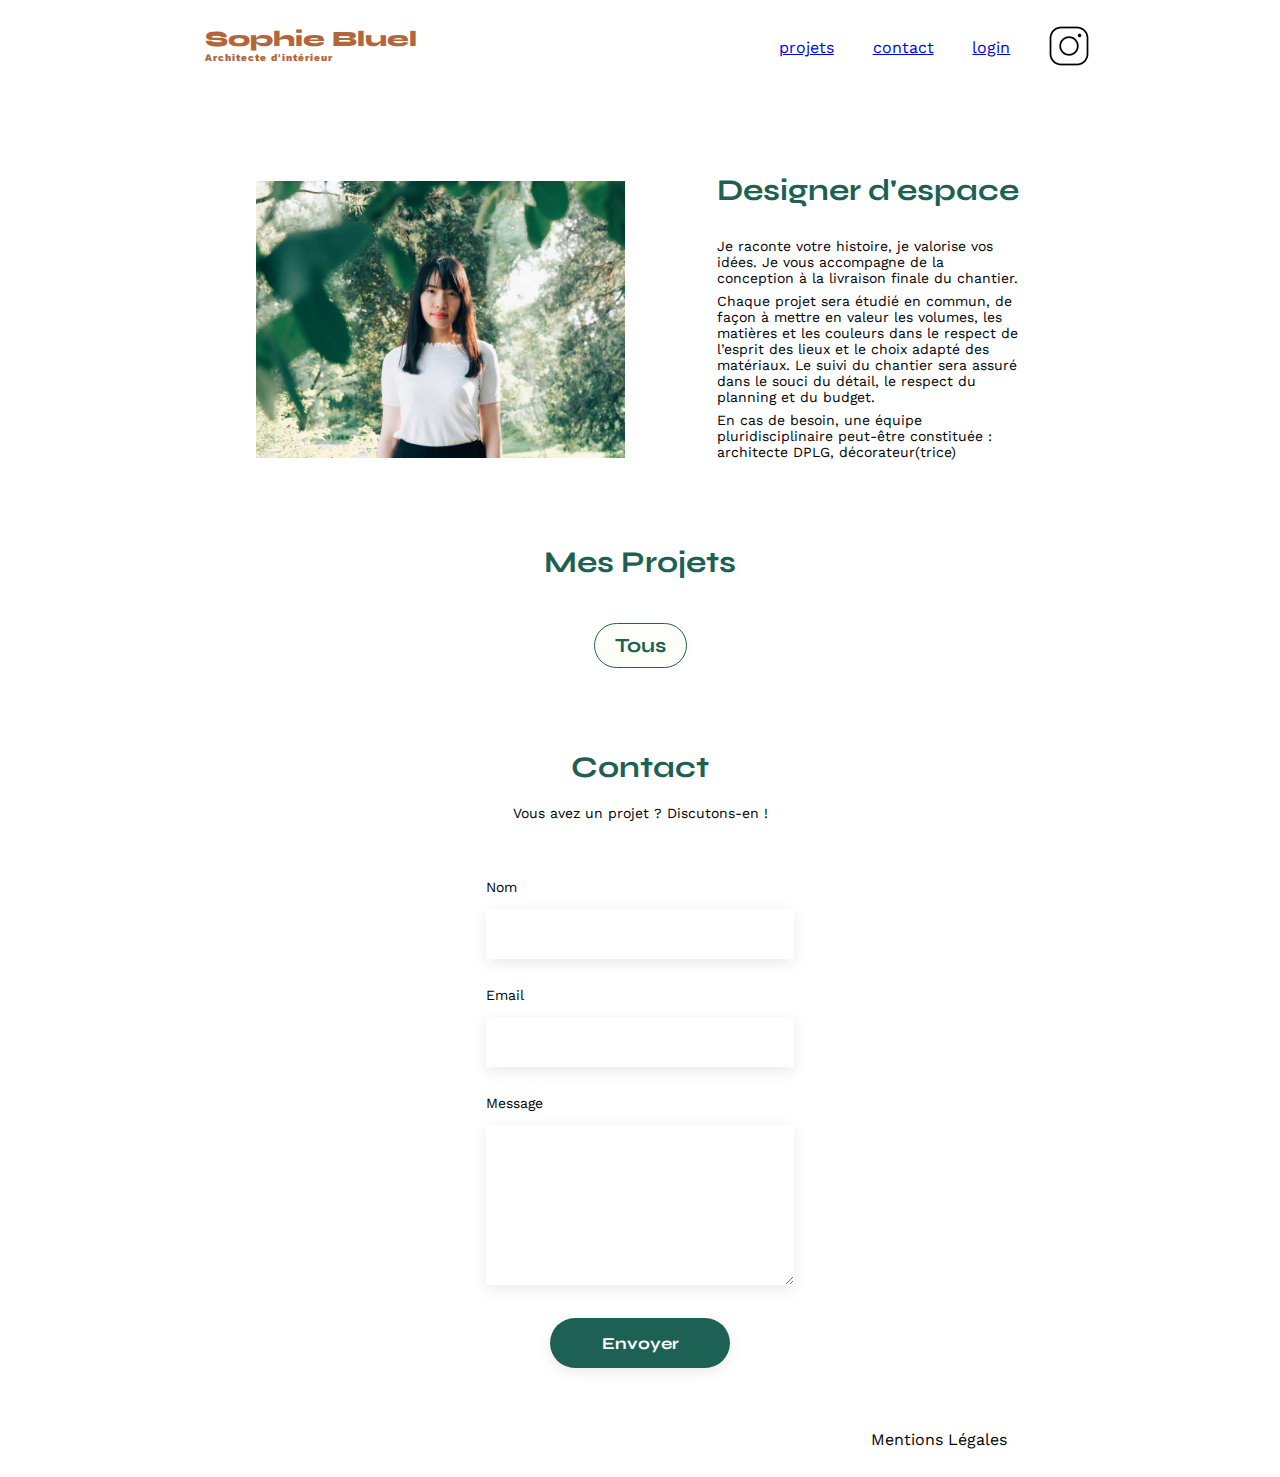
==== commit 56b7a84c: "FEAT - Added modals (not fully functional), added login function, revised part of the CSS for the si" ====
--- a/FrontEnd/index.html
+++ b/FrontEnd/index.html
@@ -20,9 +20,48 @@
 					<li><a href="#contact">contact</a></li>
 					<li><a href="./login.html" class="logout">login</a></li>
 					<li><img src="./assets/icons/instagram.png" alt="Instagram"></li>
+					<li><a href="#" class="admin"></a></li>
 				</ul>
 			</nav>
 		</header>
+		<div class="modalsContainer">
+			<section class="galleryModal">
+				<span><i class="fa-solid fa-xmark"></i></span>
+				<h2>Galerie photo</h2>
+				<div class="containerGalleryButonModal">
+					<div class="containerGalleryModal"></div>
+					<div class="containerButtonModal">
+						<button class="buttonModalN1">Ajouter une photo</button>
+					</div>
+				</div>
+			</section>
+			<section class="addWorksModal">
+				<span class="arrow-left"><i class="fa-solid fa-arrow-left"></i></span>
+				<span class="xmark"><i class="fa-solid fa-xmark"></i></span>
+				<h2>Ajouter une photo</h2>
+				<form id="addNewWorkModal">
+					<div class="containerFileModal">
+						<i class="fa-regular fa-image"></i>
+						<label for="file" class="labelFileModal)">+ Ajouter une photo</label>
+						<p>jpg, png : 4mo max</p>
+						<input type="file" name="image" id="file" accept="image/jpeg, image/png" required>
+						<img id="imagePreviewModal" src="#" alt="Aperçu de l'image">
+					</div>
+					<label for="titleModal">Titre</label>
+					<input type="text" name="titleModal" id="titleModal" required>
+					<label for="categoryInputModal">Catégorie</label>
+					<select id="categoryInputModal" name="categoryModal" required>
+						<option value="" disabled selected hidden>Sélectionnez une catégorie</option>
+						<option value="1">Objets</option>
+						<option value="2">Appartements</option>
+						<option value="3">Hôtels & retaurants</option>
+					</select>
+					<div class="buttonAddWorksModal">
+						<button type="submit" id="submitButtonModal" class="buttonModalN2 buttonModalN2-active">Valider</button>
+					</div>
+				</form>
+			</section>
+		</div>
 		<main>
 			<section id="introduction">
 				<figure>
--- a/FrontEnd/assets/style.css
+++ b/FrontEnd/assets/style.css
@@ -11,9 +11,6 @@
 	display: block;
 }
 body {
-	line-height: 1;
-	max-width: 1140px;
-	margin: auto;
 	font-family: 'Work Sans';
 	font-size: 14px;
 }
@@ -33,12 +30,12 @@
 }
 /*-------- HEADER --------*/
 header {
-	display: flex;
-	justify-content: space-between;
-	margin: 50px 0;
+    display: flex;
+    justify-content: space-between;
+    margin: 2% 24% 8% 16%;
 }
 section {
-	margin: 50px 0;
+	margin: 0px 0px 5% 0px;
 }
 h1{
 	display: flex;
@@ -66,23 +63,40 @@
 	list-style-type: none;
 }
 nav li {
-	padding: 0 10px;
-	font-size: 1.2em;
+	padding: 0% 20% 0px 0px;;
+	font-size: 16px;
 }
 li:hover {
 	color: #B1663C;
 }
+/*-------- ADMINISTRATOR --------*/
+.admin-mod {
+	background-color: black;
+	height: 59px;
+	width: 100%;
+	display: flex;
+	justify-content: center;
+	align-items: center;
+
+}
+.admin-mod p {
+	color: white;
+}
+/*-------- MAIN --------*/
+main {
+    margin: 0px 0px 0px 20%;
+    max-width: 60%;
+}
 /*-------- INTRO --------*/
 #introduction {
 	display: flex;
 	align-items: center;
 }
 #introduction figure {
-	flex: 1;
+	flex: 20%;
 }
 #introduction img {
 	display: block;
-	margin: auto;
 	width: 80%;
 }
 #introduction article {
@@ -97,7 +111,7 @@
 /*-------- PORTFOLIO --------*/
 #portfolio h2 {
 	text-align: center;
-	margin-bottom: 1em;
+	margin: 10% 0 2% 0;
 }
 .ButtonsCatFilters {
 	display: flex;
@@ -105,6 +119,7 @@
 	align-items: center;
 	gap: 15px;
 	height: 100px;
+	margin-bottom: 2%;
 }
 .ButtonsCatFilters button {
 	background-color: #fefef8;
@@ -133,28 +148,263 @@
 	width: 100%;
 
 }
-/*=============== LOGIN ===============*/
+#portfolio .div-edit {
+	display: flex;
+	justify-content: center;
+	align-items: center;
+	margin-bottom: 32px;
+	gap: 20px;
+}
+#portfolio .div-edit span {
+	font-size: large;
+	margin-bottom: 24px;
+	cursor: pointer;
+}
+/*-------- MODALS --------*/
+.modalsContainer {
+	display: none;
+	justify-content: center;
+	align-items: center;
+	position: fixed;
+	margin: 0 auto;
+	max-width: 1440px;
+	width: 100%;
+	height: 100%;
+	background-color: rgba(128, 128, 128, 0.347);
+}
+.galleryModal {
+	background-color: white;
+	width: 40%;
+	height: 70%;
+	border-radius: 0.75rem;
+	display: flex;
+	flex-direction: column;
+	align-items: center;
+	justify-content: space-around;
+	position: relative;
+}
+.fa-xmark {
+	position: absolute;
+	top: 20px;
+	right: 20px;
+	font-size: 21px;
+	cursor: pointer;
+}
+/*-------- MODALS EDITION --------*/
+.containerGalleryModal {
+	display: flex;
+    flex-direction: column;
+    justify-content: space-between;
+    height: 70%;
+    width: 70%;
+}
+.containerGalleryModal {
+	width: 100%;
+    height: 50%;
+    display: grid;
+    grid-template-columns: 1fr 1fr 1fr 1fr 1fr;
+    grid-template-rows: 40% 40% 40%;
+    grid-column-gap: 10px;
+    grid-row-gap: 30px;
+	margin-top: -32px;
+}
+.galleryModal h2 {
+	margin-top: 10px;
+	margin-bottom: 32px;
+    font-weight: bold;
+    font-size: 24px;
+}
+.containerGalleryModal figure {
+	width: 100%;
+    height: 100%;
+    position: relative;
+}
+.containerGalleryModal img {
+	width: 100%;
+    height: 100%;
+}
+.containerGalleryModal span {
+	display: flex;
+    justify-content: center;
+    align-items: center;
+    position: absolute;
+    top: 5px;
+    right: 5px;
+    background-color: black;
+    height: 18px;
+    width: 18px;
+    cursor: pointer;
+}
+.containerGalleryModal .fa-trash-can {
+	color: white;
+    font-size: 11px;
+}
+.containerButtonModal {
+	display: flex;
+    justify-content: center;
+    align-items: center;
+    height: 20%;
+    width: 100%;
+    border-top: 1px solid gray;
+}
+.containerButtonModal button {
+	background-color: #1d6154;
+    padding: 9px 50px;
+    border-radius: 25px;
+    color: white;
+    font-weight: 700;
+    font-size: 16px;
+    font-family: Syne;
+    cursor: pointer;
+	border: none;
+}
+.containerButtonModal button:hover {
+	background-color: white;
+    border: 1px solid #1d6154;
+    color: #1d6154;
+}
+/*-------- MODAL 2 - ADD WORKS --------*/
+.addWorksModal {
+	background-color: white;
+	width: 40%;
+	height: 70%;
+	border-radius: 0.75rem;
+	display: none;
+	flex-direction: column;
+	align-items: center;
+	justify-content: space-around;
+	position: relative;
+}
+.addWorksModal .arrow-left .fa-arrow-left {
+	position: absolute;
+    top: 20px;
+    left: 20px;
+	font-size: 21px;
+    cursor: pointer;
+}
+.addWorksModal .xmark .fa-xmark {
+	position: absolute;
+	top: 1.25rem;
+	right: 1.25rem;
+	font-size: 1.3rem;
+	cursor: pointer;
+}
+.addWorksModal h2 {
+	margin-top: 10px;
+    font-weight: bold;
+    font-size: 24px;
+}
+.addWorksModal form {
+	display: flex;
+    justify-content: center;
+    flex-direction: column;
+    height: 80%;
+    width: 75%;
+    gap: 20px;
+}
+.addWorksModal form .containerFileModal {
+	display: flex;
+    position: relative;
+    flex-direction: column;
+    justify-content: center;
+    align-items: center;
+    height: 40%;
+    background-color: #e8f1f6;
+    gap: 10px;
+}
+.addWorksModal form .containerFileModal img {
+	display: none;
+    max-width: 100%;
+    height: 100%;
+    z-index: 2;
+    position: absolute;
+}
+.addWorksModal form .containerFileModal .fa-image {
+	margin-top: 16px;
+	font-size: 64px;
+    color: #b9c5cc;
+}
+.addWorksModal form .containerFileModal .labelFileModal {
+	display: block;
+    display: flex;
+    align-items: center;
+    background-color: #b9c5cc;
+    border-radius: 15px;
+    height: 30px;
+    padding: 0 20px;
+    color: #306685;
+    cursor: pointer;
+}
+.addWorksModal form .containerFileModal input {
+	opacity: 0;
+}
+.addWorksModal form #titleModal {
+	height: 50px;
+	font-size: 13px;
+	border: none;
+	box-shadow: 0 4px 14px rgba(0, 0, 0, 0.09);
+}
+.addWorksModal form #categoryInputModal {
+	height: 50px;
+	font-size: 13px;
+	border: none;
+	box-shadow: 0 4px 14px rgba(0, 0, 0, 0.09);
+}
+.buttonAddWorksModal {
+	display: flex;
+    justify-content: center;
+    align-items: center;
+    height: 100px;
+    width: 100%;
+    border-top: 1px solid gray;
+}
+.buttonAddWorksModal .buttonModalN2 {
+	background-color: #a7a7a7;
+    padding: 9px 50px;
+    border-radius: 25px;
+    color: white;
+    font-weight: 700;
+    font-size: 1rem;
+    font-family: Syne;
+    cursor: pointer;
+	border: none;
+}
+.buttonAddWorksModal .buttonModalN2:hover {
+	background-color: white;
+    border: 1px solid #1d6154;
+    color: #1d6154;
+}
+.buttonModalN2-active {
+	background-color: #1d6154;
+	padding: 9px 50px;
+    border-radius: 25px;
+    color: white;
+    font-weight: 700;
+    font-size: 16px;
+    font-family: Syne;
+    cursor: pointer;
+	border: none;
+}
+/*-------- LOGIN --------*/
 .login {
 	width: 80%;
 	min-height: 650px;
 	margin-top: 90px;
 	margin-bottom: 228px;
 }
-
 .reset-password {
     display: flex;
     justify-content: center;
-    color: black;
+    color: #3D3D3D;
     font-weight: 700;
 	text-decoration: underline;
 }
-
 .message-error {
 	color: #ff0000;
 }
 /*-------- CONTACT --------*/
 #contact {
-	width: 50%;
+	width: 40%;
 	margin: auto;
 }
 #contact > * {
@@ -170,7 +420,6 @@
 	display: flex;
 	flex-direction: column;
 }
-
 #contact input {
 	height: 50px;
 	font-size: 1.2em;
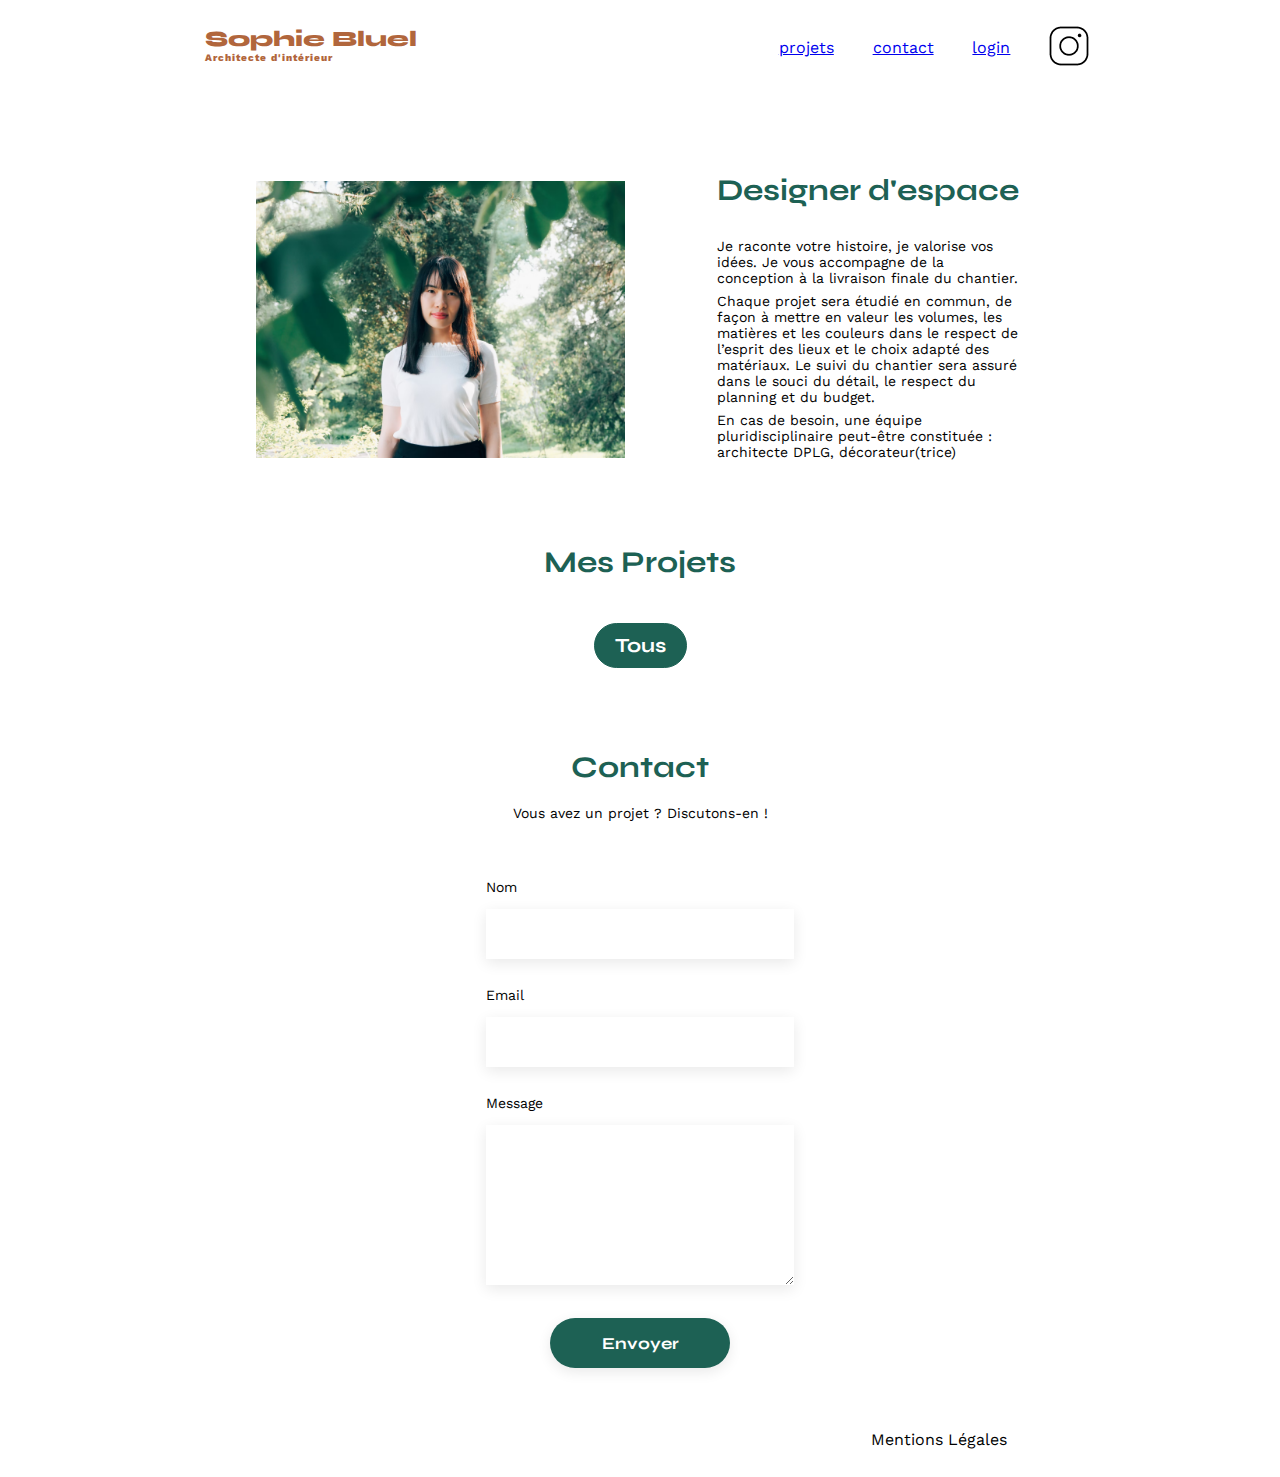
==== commit a6ed355a: "Fix + Feat : Added image deletion system, fixed all remaining issues, project completed" ====
--- a/FrontEnd/index.html
+++ b/FrontEnd/index.html
@@ -6,6 +6,8 @@
 		<meta name="viewport" content="width=device-width, initial-scale=1.0">
 		<link rel="preconnect" href="https://fonts.googleapis.com">
 		<link rel="preconnect" href="https://fonts.gstatic.com" crossorigin>
+		<link rel="preconnect" href="https://fontawesome.com/">
+		<link rel="stylesheet" href="https://cdnjs.cloudflare.com/ajax/libs/font-awesome/6.0.0-beta3/css/all.min.css">
 		<link href="https://fonts.googleapis.com/css2?family=Syne:wght@700;800&family=Work+Sans&display=swap" rel="stylesheet">
 		<meta name="description" content="">
 		<link rel="stylesheet" href="./assets/style.css">
@@ -26,7 +28,7 @@
 		</header>
 		<div class="modalsContainer">
 			<section class="galleryModal">
-				<span><i class="fa-solid fa-xmark"></i></span>
+				<span><i class="fa-solid fa-x"></i></span>
 				<h2>Galerie photo</h2>
 				<div class="containerGalleryButonModal">
 					<div class="containerGalleryModal"></div>
@@ -37,8 +39,8 @@
 			</section>
 			<section class="addWorksModal">
 				<span class="arrow-left"><i class="fa-solid fa-arrow-left"></i></span>
-				<span class="xmark"><i class="fa-solid fa-xmark"></i></span>
-				<h2>Ajouter une photo</h2>
+				<span id="closeModalButton" class="xmark"><i class="fa-solid fa-x"></i></span>
+				<h2>Ajout photo</h2>
 				<form id="addNewWorkModal">
 					<div class="containerFileModal">
 						<i class="fa-regular fa-image"></i>
--- a/FrontEnd/assets/style.css
+++ b/FrontEnd/assets/style.css
@@ -81,6 +81,9 @@
 }
 .admin-mod p {
 	color: white;
+}
+.admin-mod .fa-regular {
+	margin-right: 10px;
 }
 /*-------- MAIN --------*/
 main {
@@ -132,7 +135,10 @@
 	font-family: Syne;
 	cursor: pointer;
 }
-
+.ButtonsCatFilters button.active {
+    background-color: #1d6154; 
+    color: white; 
+}
 .ButtonsCatFilters button:focus {
 	background-color: #1d6154;
 	color: white;
@@ -141,11 +147,11 @@
 	width: 100%;
 	display: grid;
 	grid-template-columns: 1fr 1fr 1fr;
-	grid-column-gap: 20px;
 	grid-row-gap: 20px;
 }
 .gallery img {
-	width: 100%;
+	height: 413px;
+	width: 310px;
 
 }
 #portfolio .div-edit {
@@ -156,72 +162,67 @@
 	gap: 20px;
 }
 #portfolio .div-edit span {
-	font-size: large;
-	margin-bottom: 24px;
+	text-align: center;
+	margin: 8% 0 0 0;
+	width: 84px;
+	height: 18px;
 	cursor: pointer;
 }
 /*-------- MODALS --------*/
 .modalsContainer {
 	display: none;
-	justify-content: center;
-	align-items: center;
-	position: fixed;
-	margin: 0 auto;
-	max-width: 1440px;
-	width: 100%;
-	height: 100%;
-	background-color: rgba(128, 128, 128, 0.347);
+	position: fixed; 
+	width: 100%; 
+	height: 100%; 
+	top: 0; 
+	background-color: rgba(128, 128, 128, 0.347); 
+	justify-content: center; 
+	align-items: center; 
 }
 .galleryModal {
+	display: flex;
+	flex-direction: column;
+	width: 33%;
+    border-radius: 10px;
 	background-color: white;
-	width: 40%;
-	height: 70%;
-	border-radius: 0.75rem;
-	display: flex;
-	flex-direction: column;
-	align-items: center;
-	justify-content: space-around;
-	position: relative;
-}
-.fa-xmark {
-	position: absolute;
-	top: 20px;
-	right: 20px;
-	font-size: 21px;
-	cursor: pointer;
+}
+.fa-x {
+    margin-top: 1.5%;
+    position: absolute;
+    margin-left: 31%;
+    font-size: 21px;
+    cursor: pointer;
 }
 /*-------- MODALS EDITION --------*/
 .containerGalleryModal {
-	display: flex;
-    flex-direction: column;
-    justify-content: space-between;
-    height: 70%;
-    width: 70%;
-}
-.containerGalleryModal {
-	width: 100%;
-    height: 50%;
-    display: grid;
-    grid-template-columns: 1fr 1fr 1fr 1fr 1fr;
-    grid-template-rows: 40% 40% 40%;
-    grid-column-gap: 10px;
-    grid-row-gap: 30px;
-	margin-top: -32px;
+    display: flex;
+    flex-direction: row;
+    flex-wrap: wrap;
+	margin-left: 10%;
 }
 .galleryModal h2 {
-	margin-top: 10px;
-	margin-bottom: 32px;
-    font-weight: bold;
-    font-size: 24px;
+    font-family: Work Sans;
+    font-size: 26px;
+    font-weight: 400;
+    line-height: 30.5px;
+    text-align: center;
+	margin-bottom: 5%;
+    margin-top: 8%;
+	color:black;
 }
 .containerGalleryModal figure {
-	width: 100%;
+	margin: 5px;
+    width: 76.86px;; 
+    height: 102.57px;
+    background-color: #f0f0f0;
+    display: flex;
+    justify-content: center;
+    align-items: center;
+}
+.containerGalleryModal img {
+    width: 100%;
     height: 100%;
-    position: relative;
-}
-.containerGalleryModal img {
-	width: 100%;
-    height: 100%;
+    object-fit: cover;
 }
 .containerGalleryModal span {
 	display: flex;
@@ -235,17 +236,30 @@
     width: 18px;
     cursor: pointer;
 }
+.containerGalleryModal .fa-square {
+    position: absolute;
+	margin-bottom: 4%;
+    margin-left: 2.5%;
+	color: black;
+    font-size: 17px;
+	cursor: pointer;
+}
 .containerGalleryModal .fa-trash-can {
+    position: absolute;
+	margin-bottom: 4%;
+    margin-left: 2.5%;
 	color: white;
-    font-size: 11px;
+    font-size: 10px;
+	cursor: pointer;
 }
 .containerButtonModal {
 	display: flex;
-    justify-content: center;
-    align-items: center;
-    height: 20%;
-    width: 100%;
-    border-top: 1px solid gray;
+	justify-content: center;
+	align-items: center;
+	height: 60px;
+	width: 450px;
+	border-top: 1px solid gray;
+	margin: 50px 0px 20px 90px;
 }
 .containerButtonModal button {
 	background-color: #1d6154;
@@ -265,15 +279,14 @@
 }
 /*-------- MODAL 2 - ADD WORKS --------*/
 .addWorksModal {
+	position: relative;
+	width: 630px;
+	height: 670px;
+	border-radius: 10px;
 	background-color: white;
-	width: 40%;
-	height: 70%;
-	border-radius: 0.75rem;
-	display: none;
 	flex-direction: column;
-	align-items: center;
-	justify-content: space-around;
-	position: relative;
+    align-items: center;
+    justify-content: space-around;
 }
 .addWorksModal .arrow-left .fa-arrow-left {
 	position: absolute;
@@ -282,7 +295,7 @@
 	font-size: 21px;
     cursor: pointer;
 }
-.addWorksModal .xmark .fa-xmark {
+.addWorksModal .xmark .fa-x {
 	position: absolute;
 	top: 1.25rem;
 	right: 1.25rem;
@@ -290,9 +303,12 @@
 	cursor: pointer;
 }
 .addWorksModal h2 {
-	margin-top: 10px;
-    font-weight: bold;
-    font-size: 24px;
+	font-family: Work Sans;
+	font-size: 26px;
+	font-weight: 400;
+	line-height: 30.5px;
+	text-align: center;
+	color: black;	
 }
 .addWorksModal form {
 	display: flex;
@@ -357,6 +373,7 @@
     height: 100px;
     width: 100%;
     border-top: 1px solid gray;
+	margin: 30px 0px 0px 0px;
 }
 .buttonAddWorksModal .buttonModalN2 {
 	background-color: #a7a7a7;
